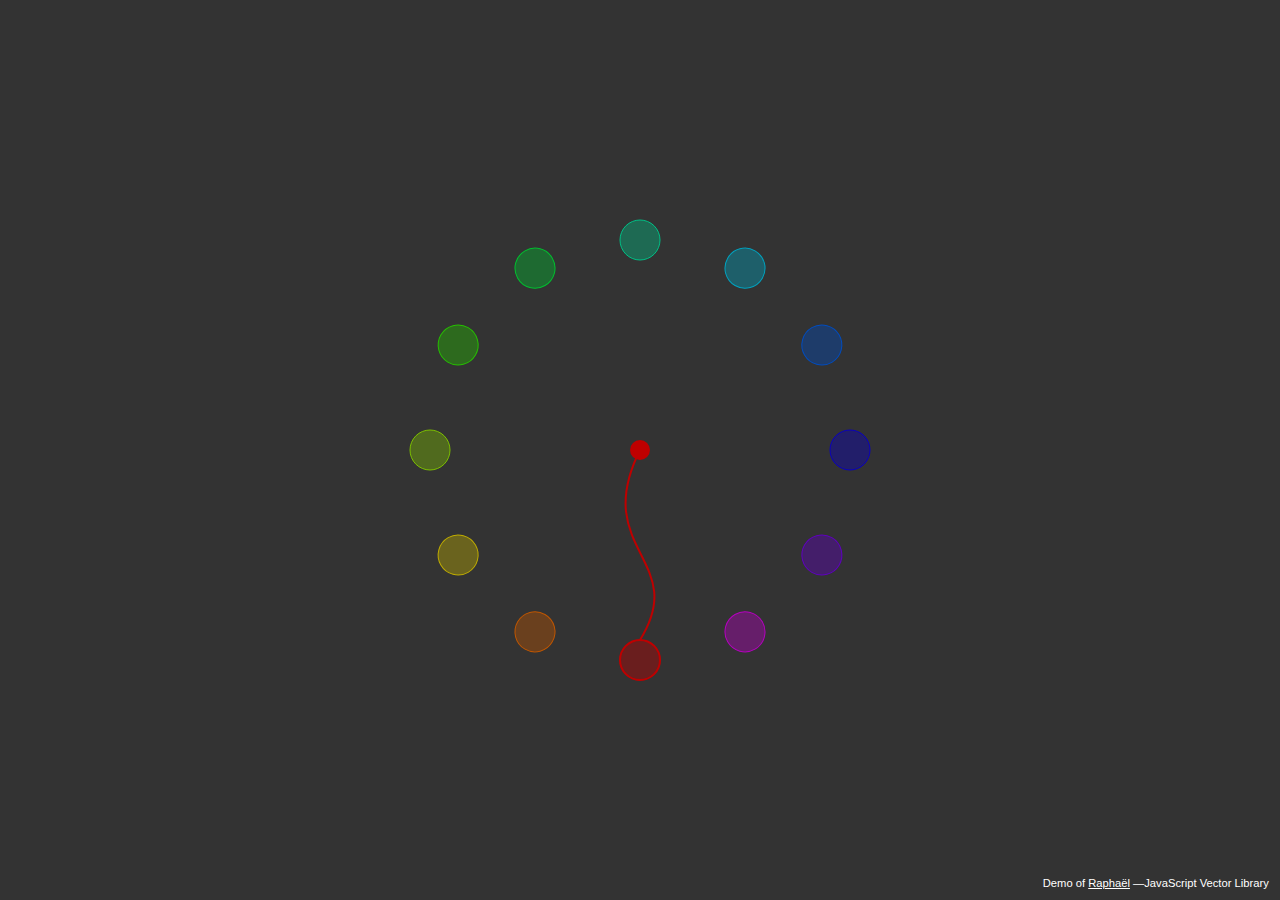
==== animazioni/raphael-06.html @ 353afee7 "Initial import" ====
<!DOCTYPE html>
<html lang="en">
    <head>
        <meta charset="utf-8">
        <title>Raphaël · Roundabout</title>
        <link media="screen" type="text/css" href="style/demo.css" rel="stylesheet">
        <link media="print" type="text/css" href="style/demo-print.css" rel="stylesheet">
        <script charset="utf-8" type="text/javascript" src="script/raphael-min.js"></script>
        <script charset="utf-8" type="text/javascript">
            window.onload = function () {
                var r = Raphael("holder", 640, 480),
                angle = 0;
                while (angle < 360) {
                    var color = Raphael.getColor();
                    (function (t, c) {
                        r.circle(320, 450, 20).attr({stroke: c, fill: c, transform: t, "fill-opacity": .4}).click(function () {
                            s.animate({transform: t, stroke: c}, 2000, "bounce");
                        }).mouseover(function () {
                            this.animate({"fill-opacity": .75}, 500);
                        }).mouseout(function () {
                            this.animate({"fill-opacity": .4}, 500);
                        });
                    })("r" + angle + " 320 240", color);
                    angle += 30;
                }
                Raphael.getColor.reset();
                var s = r.set();
                s.push(r.path("M320,240c-50,100,50,110,0,190").attr({fill: "none", "stroke-width": 2}));
                s.push(r.circle(320, 450, 20).attr({fill: "none", "stroke-width": 2}));
                s.push(r.circle(320, 240, 5).attr({fill: "none", "stroke-width": 10}));
                s.attr({stroke: Raphael.getColor()});
            };
        </script>
    </head>
    <body>
        <div id="holder">
        </div>
        <p id="copy">
            Demo of
            <a href="http://raphaeljs.com/">Raphaël</a> —JavaScript Vector Library
        </p>
    </body>
</html>
---- animazioni/style/demo.css ----
body {
    background: #333;
    color: #fff;
    font: 300 100.1% "Helvetica Neue", Helvetica, "Arial Unicode MS", Arial, sans-serif;
}
#holder {
    height: 480px;
    left: 50%;
    margin: -240px 0 0 -320px;
    position: absolute;
    top: 50%;
    width: 640px;
}
#copy {
    bottom: 0;
    font: 300 .7em "Helvetica Neue", Helvetica, "Arial Unicode MS", Arial, sans-serif;
    position: absolute;
    right: 1em;
    text-align: right;
}
#copy a {
    color: #fff;
}
---- animazioni/style/demo-print.css ----
body {
    background: #fff;
    color: #000;
    font: 100.1% "Lucida Grande", Lucida, Verdana, sans-serif;
}
#holder {
    height: 480px;
    left: 50%;
    margin: 0 0 0 -320px;
    position: absolute;
    top: 0;
    width: 640px;
}
#copy {
    bottom: 0;
    font-size: .7em;
    position: absolute;
    right: 1em;
    text-align: right;
}
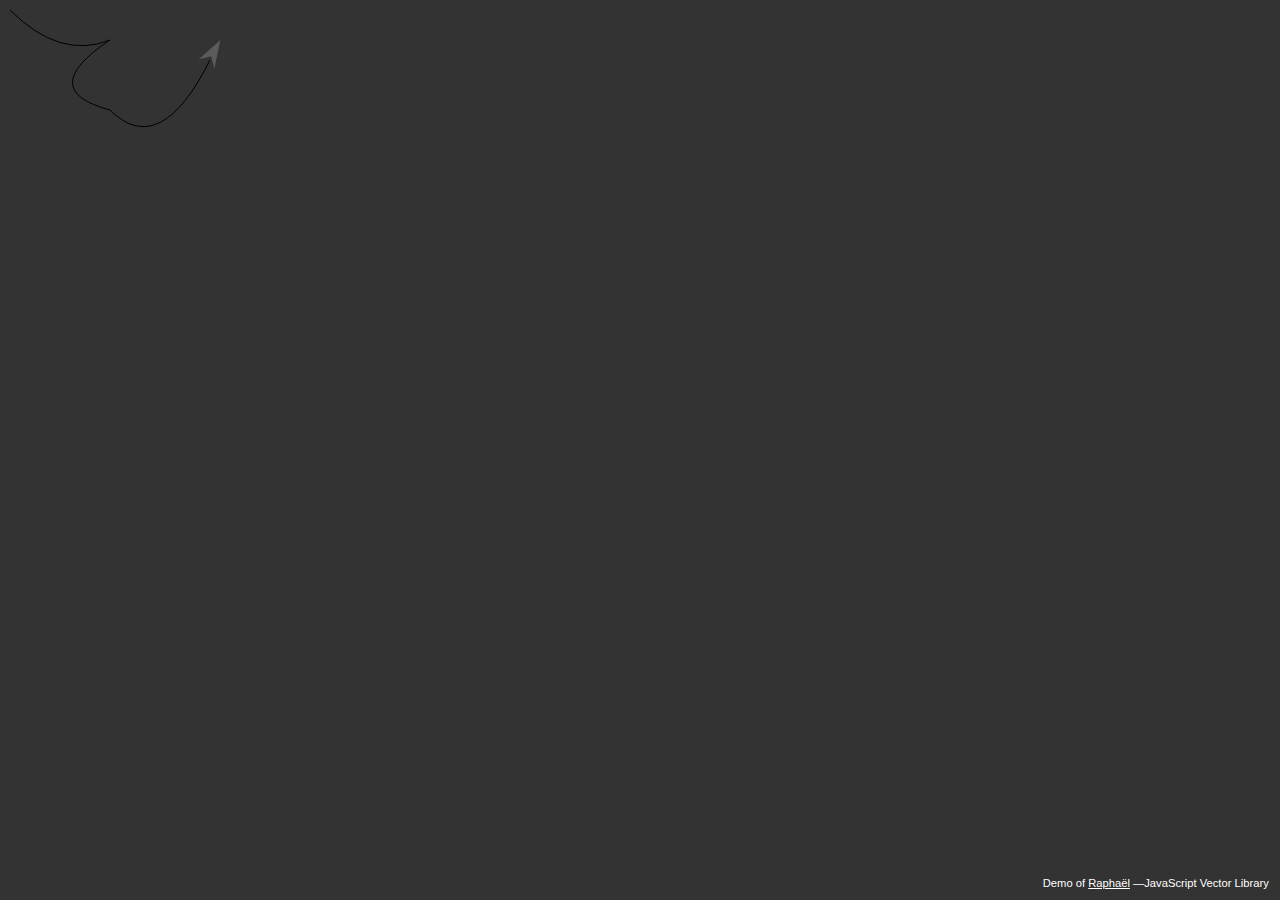
==== commit 97ebbd4d: "Add description and some examples" ====
--- a/animazioni/raphael-06.html
+++ b/animazioni/raphael-06.html
@@ -7,28 +7,137 @@
         <link media="print" type="text/css" href="style/demo-print.css" rel="stylesheet">
         <script charset="utf-8" type="text/javascript" src="script/raphael-min.js"></script>
         <script charset="utf-8" type="text/javascript">
+                function arrowline( canvas, pathstr, duration, attr, callback ){  
+                    var guide_path = canvas.path( pathstr ).attr( { stroke: "none", fill: "none" } );
+                    var path = canvas.path( guide_path.getSubpath( 0, 1 ) ).attr( attr );
+                    var total_length = guide_path.getTotalLength( guide_path );
+                    var start_time = new Date().getTime();
+                    var interval_length = 25;
+                    
+                    var interval_id = setInterval( function(){
+                        
+                        var elapsed_time = new Date().getTime() - start_time;
+                        var this_length = elapsed_time / duration * total_length;
+                        var subpathstr = guide_path.getSubpath( 0, this_length );
+                        attr.path = subpathstr;
+                        path.animate( attr, interval_length );
+                                       
+                        if ( elapsed_time >= duration ) {
+                            clearInterval( interval_id );
+                            if ( callback != undefined ) callback();
+                        }                                       
+                    }, interval_length );  
+        
+                    return path;    
+                }
+                
+                function arrowline2(canvas, pathstr, duration, attr, callback){
+                    // disegna il percorso
+                    var guide_path = canvas.path( pathstr );
+                    // creazione freccia
+                    var end = guide_path.getTotalLength(), bend = end - end/10,
+                        pend = guide_path.getPointAtLength(end),
+                        pbend = guide_path.getPointAtLength(bend),
+                        endArrow = canvas.arrow(pbend.x,pbend.y, pend.x,pend.y);
+                    var st = canvas.set();
+                    st.push(guide_path,endArrow);
+                    //st.attr( { stroke: "none", fill: "none" } );
+                    var path = canvas.path( st.getSubpath( 0, 1 ) ).attr( attr );
+                    var total_length = st.getTotalLength( st );
+                    var start_time = new Date().getTime();
+                    var interval_length = 25;
+                    
+                    var interval_id = setInterval( function(){
+                        var elapsed_time = new Date().getTime() - start_time;
+                        var this_length = elapsed_time / duration * total_length;
+                        var subpathstr = st.getSubpath( 0, this_length );
+                        attr.path = subpathstr;
+                        path.animate( attr, interval_length );
+                                       
+                        if ( elapsed_time >= duration ) {
+                            clearInterval( interval_id );
+                            if ( callback != undefined ) callback();
+                        }                                       
+                    }, interval_length );  
+        
+                    return path;    
+
+                }
+                
+                function arrowline3(canvas, pathstr, duration, attr, callback){
+                    // disegna il percorso
+                    var st = canvas.arrowLine(pathstr);
+                    //st.attr( { stroke: "none", fill: "none" } );
+                    var path = canvas.path( st.getSubpath( 0, 1 ) ).attr( attr );
+                    var total_length = st.getTotalLength( st );
+                    var start_time = new Date().getTime();
+                    var interval_length = 25;
+                    
+                    var interval_id = setInterval( function(){
+                        var elapsed_time = new Date().getTime() - start_time;
+                        var this_length = elapsed_time / duration * total_length;
+                        var subpathstr = st.getSubpath( 0, this_length );
+                        attr.path = subpathstr;
+                        path.animate( attr, interval_length );
+                                       
+                        if ( elapsed_time >= duration ) {
+                            clearInterval( interval_id );
+                            if ( callback != undefined ) callback();
+                        }                                       
+                    }, interval_length );  
+        
+                    return path;    
+
+                }
+
+ /**               
+                function drawArrowHead(ctx, ex,ey, x, y, sizex,sizey){
+                    var angle = Math.atan((ey - y) / (ex - x));
+                    ctx.path().attr({transform: "r" + angle + " " + x + " " + y});
+                }
+*/
+            Raphael.fn.arrow = function (x, y, xf,yf) {
+                //var pathstr = "m-1-1l0-6 10,10 -10,10 0-6z";
+                var arrowPath = "M15.834,29.084 15.834,16.166 2.917,16.166 29.083,2.917z";
+                var angle = (180/Math.PI) * Math.atan((yf - y) / (xf - x));
+                var origPath = this.path(arrowPath).attr(
+                    {fill: "#fff", stroke: "none", "stroke-dasharray": "-", "fill-opacity": 0.2});
+                    origPath.transform([["t",xf-14.834,yf-20.084],["r",angle],["r",45]]);
+                return origPath;
+            };
+            
+            Raphael.fn.arrowLine = function (pathstr,attr) {
+                if(!attr) attr = {fill: "#fff", stroke: "none", "stroke-dasharray": "-", "fill-opacity": 0.2};
+                var guide_path = this.path( pathstr );
+                // creazione freccia
+                var end = guide_path.getTotalLength(), bend = end - end/10,
+                    pend = guide_path.getPointAtLength(end),
+                    pbend = guide_path.getPointAtLength(bend);
+                var arrowPath = "M15.834,29.084 15.834,16.166 2.917,16.166 29.083,2.917z",
+                    xf = pbend.x, yf = pbend.y,x = pend.x, y= pend.y,
+                    angle = (180/Math.PI) * Math.atan((yf - y) / (xf - x));
+                var origPath = this.path(arrowPath).attr(attr);
+                    origPath.transform([["t",xf-14.834,yf-20.084],["r",angle],["r",45]]);
+                var setElement = this.set();
+                setElement.push(guide_path,origPath);
+                //return origPath;
+                return setElement;
+            };
+
             window.onload = function () {
-                var r = Raphael("holder", 640, 480),
-                angle = 0;
-                while (angle < 360) {
-                    var color = Raphael.getColor();
-                    (function (t, c) {
-                        r.circle(320, 450, 20).attr({stroke: c, fill: c, transform: t, "fill-opacity": .4}).click(function () {
-                            s.animate({transform: t, stroke: c}, 2000, "bounce");
-                        }).mouseover(function () {
-                            this.animate({"fill-opacity": .75}, 500);
-                        }).mouseout(function () {
-                            this.animate({"fill-opacity": .4}, 500);
-                        });
-                    })("r" + angle + " 320 240", color);
-                    angle += 30;
-                }
-                Raphael.getColor.reset();
-                var s = r.set();
-                s.push(r.path("M320,240c-50,100,50,110,0,190").attr({fill: "none", "stroke-width": 2}));
-                s.push(r.circle(320, 450, 20).attr({fill: "none", "stroke-width": 2}));
-                s.push(r.circle(320, 240, 5).attr({fill: "none", "stroke-width": 10}));
-                s.attr({stroke: Raphael.getColor()});
+                var canvas = Raphael( 10, 10, 300, 300 );
+                var pathstr =  "M0,0 Q50,50,100,30 Q25,80,100,100 Q150,150,200,50";
+                var path = arrowline2( canvas, pathstr, 4000, { stroke: 'black', 'stroke-width': 8, 'fill-opacity': 0 } );
+                path.hover( 
+                    function() { path.animate( { transform: "S1.3,1.3,100,100" }, 1000 ); },
+                    function() { path.animate( { transform: "S1.0,1.0,100,100" }, 1000 ) } 
+                );
+                    
+                    //canvas.arrow(10,10,10,30);
+                    //canvas.arrow(10,10,10,0);
+                    //canvas.arrow(40,10,40,10);
+                    //canvas.arrow(40,10,40,10);
+
             };
         </script>
     </head>
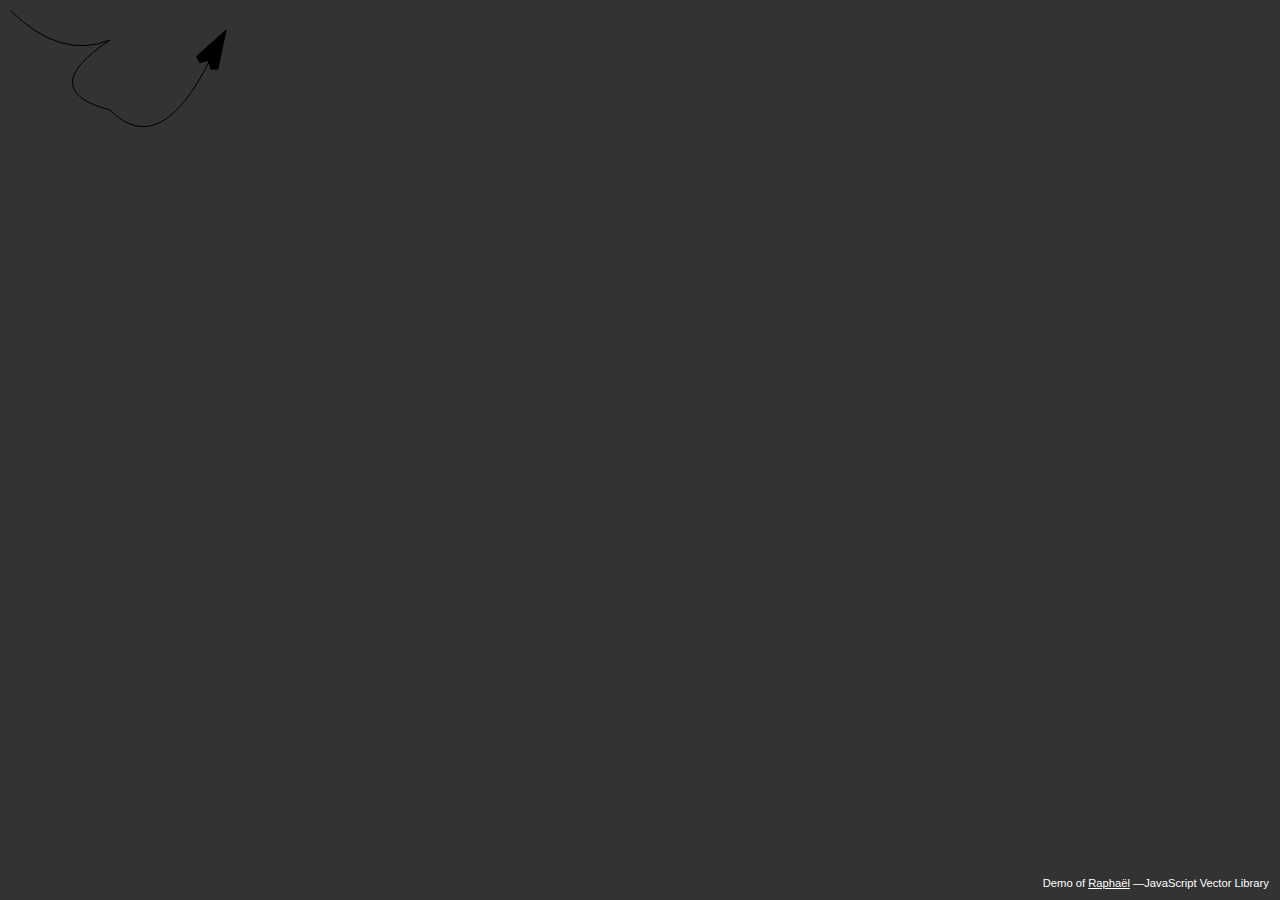
==== commit c13ce0fc: "Add Buzz example" ====
--- a/animazioni/raphael-06.html
+++ b/animazioni/raphael-06.html
@@ -38,7 +38,7 @@
                     var end = guide_path.getTotalLength(), bend = end - end/10,
                         pend = guide_path.getPointAtLength(end),
                         pbend = guide_path.getPointAtLength(bend),
-                        endArrow = canvas.arrow(pbend.x,pbend.y, pend.x,pend.y);
+                        endArrow = canvas.arrow(pbend.x,pbend.y, pend.x,pend.y,attr);
                     var st = canvas.set();
                     st.push(guide_path,endArrow);
                     //st.attr( { stroke: "none", fill: "none" } );
@@ -60,7 +60,7 @@
                         }                                       
                     }, interval_length );  
         
-                    return path;    
+                    return st;    
 
                 }
                 
@@ -96,12 +96,12 @@
                     ctx.path().attr({transform: "r" + angle + " " + x + " " + y});
                 }
 */
-            Raphael.fn.arrow = function (x, y, xf,yf) {
+            Raphael.fn.arrow = function (x, y, xf,yf,attr) {
                 //var pathstr = "m-1-1l0-6 10,10 -10,10 0-6z";
+                if(!attr) attr = {fill: "#fff", stroke: "none", "stroke-dasharray": "-", "fill-opacity": 0.2};
                 var arrowPath = "M15.834,29.084 15.834,16.166 2.917,16.166 29.083,2.917z";
                 var angle = (180/Math.PI) * Math.atan((yf - y) / (xf - x));
-                var origPath = this.path(arrowPath).attr(
-                    {fill: "#fff", stroke: "none", "stroke-dasharray": "-", "fill-opacity": 0.2});
+                var origPath = this.path(arrowPath).attr(attr);
                     origPath.transform([["t",xf-14.834,yf-20.084],["r",angle],["r",45]]);
                 return origPath;
             };
